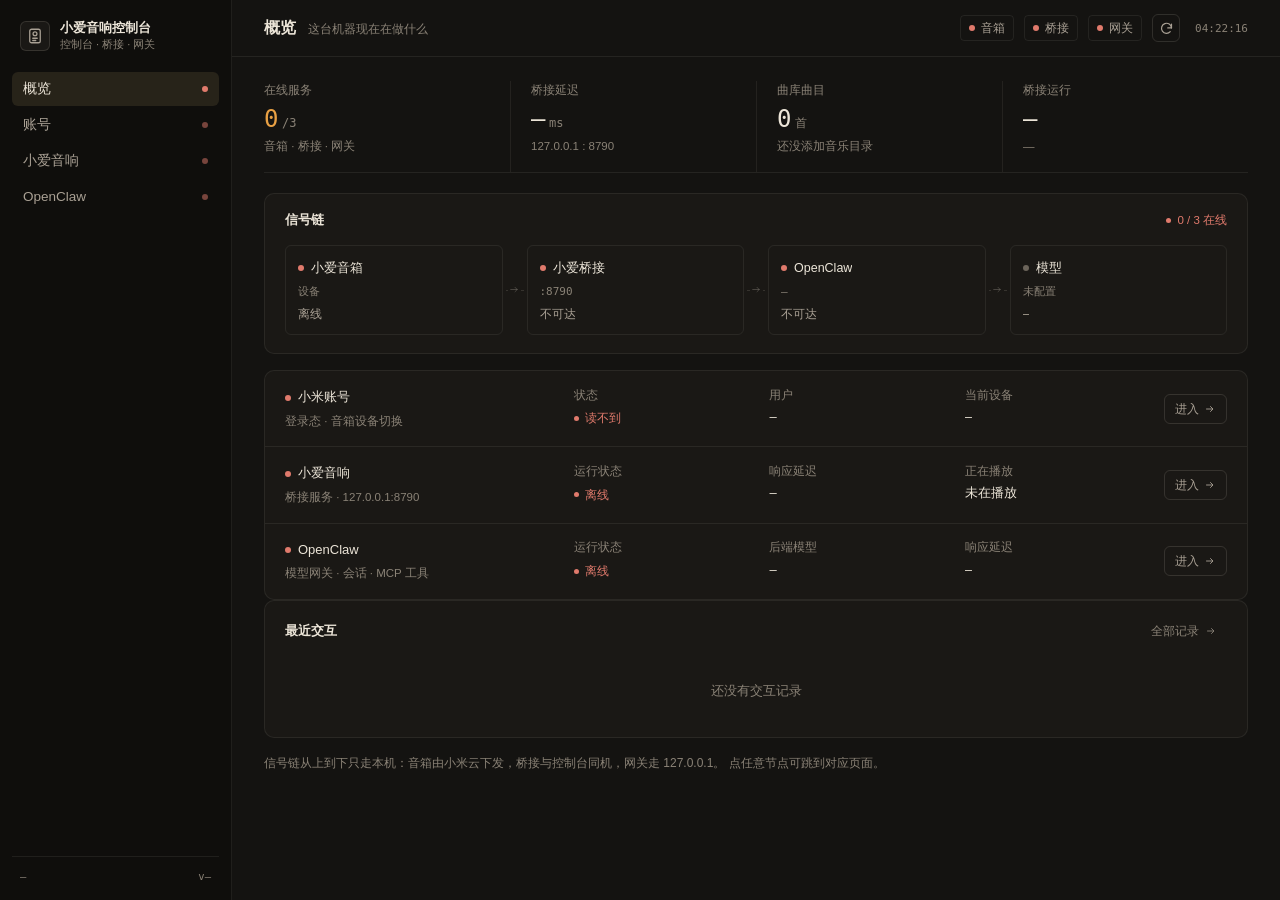
==== app/ui/index.html @ 2e3795f5 "小爱音响控制台 1.4.13：FPK 源工程 - 控制台（8900）与桥接（8790）双前端，桥接容器随包部署 - 本地曲库播放、唤醒词、固定指令、OpenClaw 语音通道 - 小米登录态持久化：整" ====
<!DOCTYPE html>
<html lang="zh-CN">
<head>
<meta charset="utf-8">
<meta name="viewport" content="width=device-width, initial-scale=1, viewport-fit=cover">
<meta name="color-scheme" content="dark">
<title>小爱音响控制台</title>
<link rel="stylesheet" href="style.css?v=20261105-11">
<link rel="icon" href="images/icon_64.png">
</head>
<body>

<div class="shell">
  <!-- 左轨：机架槽位 -->
  <aside class="rail">
    <div class="brand">
      <span class="brand-mark" aria-hidden="true">
        <svg viewBox="0 0 24 24" width="18" height="18" fill="none" stroke="currentColor" stroke-width="1.7" stroke-linecap="round" stroke-linejoin="round">
          <rect x="5" y="3" width="14" height="18" rx="2.5"/><circle cx="12" cy="9" r="2.6"/><path d="M9 15h6M9 18h4"/>
        </svg>
      </span>
      <span class="brand-text">
        <b>小爱音响控制台</b>
        <i>控制台 · 桥接 · 网关</i>
      </span>
    </div>

    <nav class="nav" id="nav">
      <button class="nav-item" data-nav="overview">
        <span class="nav-label">概览</span>
        <i class="led" data-dot="overview"></i>
      </button>
      <button class="nav-item" data-nav="account">
        <span class="nav-label">账号</span>
        <i class="led" data-dot="account"></i>
      </button>
      <button class="nav-item" data-nav="xiaoai">
        <span class="nav-label">小爱音响</span>
        <i class="led" data-dot="xiaoai"></i>
      </button>
      <button class="nav-item" data-nav="openclaw">
        <span class="nav-label">OpenClaw</span>
        <i class="led" data-dot="openclaw"></i>
      </button>
    </nav>

    <div class="rail-foot">
      <span id="rail-host">—</span>
      <span id="rail-ver" class="rail-ver">v—</span>
    </div>
  </aside>

  <!-- 主区 -->
  <main class="main">
    <header class="topbar">
      <div class="tb-left">
        <h1 id="page-title">概览</h1>
        <span class="tb-kicker" id="page-kicker">系统状态</span>
      </div>
      <div class="tb-right">
        <span class="chip" title="小爱音箱"><i class="led" id="led-speaker"></i>音箱</span>
        <span class="chip" title="小爱桥接 8790"><i class="led" id="led-bridge"></i>桥接</span>
        <span class="chip" title="OpenClaw 网关"><i class="led" id="led-gw"></i>网关</span>
        <button class="icon-btn" id="btn-refresh" title="刷新当前页" aria-label="刷新">
          <svg viewBox="0 0 24 24" width="15" height="15" fill="none" stroke="currentColor" stroke-width="1.9" stroke-linecap="round" stroke-linejoin="round"><path d="M20 11A8 8 0 1 0 18 17"/><path d="M20 5v6h-6"/></svg>
        </button>
        <span class="stamp" id="stamp">—</span>
      </div>
    </header>

    <div id="view" class="view"></div>
  </main>
</div>

<div class="toast" id="toast" hidden></div>

<script src="app.js?v=20261105-11"></script>
</body>
</html>
---- app/ui/style.css ----
/* 小爱音响控制台 · 控制室视觉
   Copyright (c) 2026 HanDou. 许可条款见包内 LICENSE：仅限个人非商业使用，禁止商业分发。
   方向：一台家用功放的面板 —— 哑光炭黑、丝印白字、暖白刻度。
   强调色只给「正在播放」一件事（播放键、进度刻度、当前曲目），其余靠层级与刻度说话。
   字体全部取本机字形，不引外网字体（NAS 内网环境）。 */

:root {
  /* 底色与面板（同一支暖调中性灰，只有表面阶梯，没有色相跳变） */
  --bg-deep: #0f0e0c;   /* 输入框、凹槽 */
  --bg: #141311;        /* 页面底 */
  --panel: #1a1815;     /* 卡片 */
  --panel-2: #201d19;   /* 悬停 */
  --raise: #272319;     /* 选中、抬升 */

  /* 线条 */
  --line: rgba(240, 232, 218, .075);
  --line-2: rgba(240, 232, 218, .13);
  --line-3: rgba(240, 232, 218, .22);

  /* 文字（三档，不再多） */
  --text: #ece5d8;
  --text-2: #a9a094;
  --text-3: #8a8276;

  /* 强调（只给播放） */
  --amber: #e8a044;
  --amber-hi: #f2b866;
  --amber-dim: #7a5320;
  --amber-soft: rgba(232, 160, 68, .10);

  /* 纸色（主按钮） */
  --paper: #e9e1d1;
  --paper-hi: #f4ecde;

  /* 状态（只表意，压低饱和度） */
  --ok: #7cc79b;
  --bad: #e07a6c;
  --idle: #6b645a;

  /* 刻度：5 小格一长格 */
  --tick: rgba(240, 232, 218, .15);
  --tick-2: rgba(240, 232, 218, .28);

  --r: 6px;       /* 控件 */
  --r-lg: 10px;   /* 卡片 */
  --r-in: 4px;    /* 卡片内嵌 */

  --sans: Bahnschrift, "DIN Alternate", "Segoe UI Variable Display", "Microsoft YaHei",
          "PingFang SC", "Hiragino Sans GB", sans-serif;
  --mono: "Cascadia Mono", "Cascadia Code", Consolas, "SFMono-Regular", Menlo, monospace;

  --ease: cubic-bezier(.2, .7, .3, 1);
  --t-fast: 120ms;
  --t-mid: 200ms;
}

* { box-sizing: border-box; }
[hidden] { display: none !important; }
html, body { margin: 0; padding: 0; }

body {
  font: 13.5px/1.6 var(--sans);
  color: var(--text);
  background: var(--bg);
  -webkit-font-smoothing: antialiased;
  text-rendering: optimizeLegibility;
}

::selection { background: rgba(232, 160, 68, .22); color: var(--text); }

/* 滚动条 */
* { scrollbar-width: thin; scrollbar-color: #362f27 transparent; }
*::-webkit-scrollbar { width: 8px; height: 8px; }
*::-webkit-scrollbar-thumb { background: #362f27; border-radius: 8px; }
*::-webkit-scrollbar-thumb:hover { background: #473e33; }
*::-webkit-scrollbar-track { background: transparent; }

:focus-visible {
  outline: 2px solid var(--amber);
  outline-offset: 2px;
  border-radius: 3px;
}

/* ---------------- 骨架 ---------------- */
.shell {
  display: flex;
  min-height: 100vh;
  min-height: 100dvh;
}

.rail {
  width: 232px;
  flex: none;
  padding: 20px 12px 16px;
  display: flex;
  flex-direction: column;
  gap: 20px;
  border-right: 1px solid var(--line);
  background: var(--bg-deep);
  position: sticky;
  top: 0;
  height: 100vh;
  height: 100dvh;
}

.brand { display: flex; align-items: center; gap: 10px; padding: 0 8px; }
.brand-mark {
  width: 30px; height: 30px; flex: none;
  display: grid; place-items: center;
  color: var(--text-2);
  border: 1px solid var(--line-2);
  border-radius: var(--r);
  background: var(--panel);
}
.brand-text { display: flex; flex-direction: column; min-width: 0; line-height: 1.3; }
.brand-text b {
  font-size: 13px; font-weight: 600;
  overflow: hidden; text-overflow: ellipsis; white-space: nowrap;
}
.brand-text i {
  font: 11px/1.4 var(--sans);
  font-style: normal;
  color: var(--text-3);
}

.nav { display: flex; flex-direction: column; gap: 2px; }
.nav-item {
  display: flex; align-items: center; gap: 10px;
  height: 34px;
  padding: 0 10px;
  border: 1px solid transparent;
  border-radius: var(--r);
  background: transparent;
  color: var(--text-2);
  font: inherit;
  font-size: 13.5px;
  text-align: left;
  cursor: pointer;
  transition: background var(--t-fast) var(--ease), color var(--t-fast) var(--ease);
}
.nav-item:hover { background: rgba(240, 232, 218, .04); color: var(--text); }
.nav-label { flex: 1; min-width: 0; }
.nav-item .led { opacity: .5; }
.nav-item:hover .led { opacity: .85; }
.nav-item.active {
  background: var(--raise);
  color: var(--text);
  font-weight: 500;
}
.nav-item.active .led { opacity: 1; }

.rail-foot {
  margin-top: auto;
  display: flex; align-items: baseline; justify-content: space-between; gap: 8px;
  flex-wrap: wrap;
  padding: 12px 8px 0;
  border-top: 1px solid var(--line);
  font: 10.5px/1.4 var(--mono);
  color: var(--text-3);
  font-variant-numeric: tabular-nums;
}
.rail-host { overflow: hidden; text-overflow: ellipsis; white-space: nowrap; }
.rail-ver { flex: none; }

.main { flex: 1; min-width: 0; }

/* ---------------- 顶栏 ---------------- */
.topbar {
  display: flex; align-items: center; justify-content: space-between; gap: 16px;
  padding: 14px 32px;
  border-bottom: 1px solid var(--line);
  background: var(--bg);
  position: sticky; top: 0; z-index: 20;
}
.tb-left { display: flex; align-items: baseline; gap: 12px; min-width: 0; }
.topbar h1 {
  margin: 0;
  font-size: 16px;
  font-weight: 600;
  letter-spacing: -.1px;
}
.tb-kicker {
  font: 12px/1 var(--sans);
  color: var(--text-3);
  white-space: nowrap;
}
.tb-right { display: flex; align-items: center; gap: 10px; }

.chip {
  display: inline-flex; align-items: center; gap: 6px;
  padding: 3px 8px;
  border: 1px solid var(--line);
  border-radius: var(--r-in);
  font-size: 11.5px;
  color: var(--text-2);
  white-space: nowrap;
}

.stamp {
  font: 11px/1 var(--mono);
  color: var(--text-3);
  min-width: 58px;
  text-align: right;
  font-variant-numeric: tabular-nums;
}

.view {
  padding: 24px 32px 56px;
  max-width: 1400px;
}

/* ---------------- 指示灯 ---------------- */
.led {
  width: 6px; height: 6px; flex: none;
  border-radius: 50%;
  background: var(--idle);
  transition: background var(--t-mid) var(--ease);
}
.led.ok { background: var(--ok); }
.led.bad { background: var(--bad); }
.led.warn { background: var(--amber); }

/* 状态读数：不再是药丸，是需要时才出现的点 + 灰字 */
.pill {
  display: inline-flex; align-items: center; gap: 6px;
  font: 11.5px/1.6 var(--sans);
  color: var(--text-2);
  white-space: nowrap;
  font-variant-numeric: tabular-nums;
}
.pill.ok { color: var(--ok); }
.pill.bad { color: var(--bad); }
.pill.idle { color: var(--text-3); }
.pill.ok::before, .pill.bad::before {
  content: "";
  width: 5px; height: 5px; flex: none;
  border-radius: 50%;
  background: currentColor;
}

/* ---------------- 按钮 ---------------- */
.btn {
  display: inline-flex; align-items: center; justify-content: center; gap: 6px;
  padding: 7px 12px;
  border: 1px solid var(--line-2);
  border-radius: var(--r);
  background: transparent;
  color: var(--text);
  font: inherit;
  font-size: 12.5px;
  cursor: pointer;
  white-space: nowrap;
  transition: background var(--t-fast) var(--ease), border-color var(--t-fast) var(--ease),
              color var(--t-fast) var(--ease);
}
.btn:hover { background: rgba(240, 232, 218, .05); border-color: var(--line-3); }
.btn:active { transform: translateY(1px); }
.btn.primary {
  background: var(--paper);
  border-color: var(--paper);
  color: #1b160e;
  font-weight: 500;
}
.btn.primary:hover { background: var(--paper-hi); border-color: var(--paper-hi); }
.btn.ghost { color: var(--text-2); }
.btn.ghost:hover { color: var(--text); }
.btn.quiet { border-color: transparent; color: var(--text-3); padding: 5px 8px; }
.btn.quiet:hover { color: var(--text); background: rgba(240, 232, 218, .05); }
.btn.danger { color: var(--bad); border-color: rgba(224, 122, 108, .28); }
.btn.danger:hover { background: rgba(224, 122, 108, .10); }
.btn.small { padding: 4px 9px; font-size: 11.5px; }
.btn:disabled { opacity: .4; cursor: default; transform: none; }

.icon-btn {
  width: 28px; height: 28px;
  display: inline-grid; place-items: center;
  border: 1px solid var(--line-2);
  border-radius: var(--r);
  background: transparent;
  color: var(--text-2);
  cursor: pointer;
  transition: color var(--t-fast) var(--ease), border-color var(--t-fast) var(--ease);
}
.icon-btn:hover { color: var(--text); border-color: var(--line-3); }
.icon-btn.spin svg { animation: spin .8s linear infinite; }
@keyframes spin { to { transform: rotate(360deg); } }

/* ---------------- 读数条 ---------------- */
.kpis {
  display: grid;
  grid-template-columns: repeat(4, minmax(0, 1fr));
  margin-bottom: 20px;
  border-bottom: 1px solid var(--line);
}
.kpi {
  padding: 0 20px 16px 0;
  min-width: 0;
}
.kpi + .kpi { padding-left: 20px; border-left: 1px solid var(--line); }
.kpi:last-child { padding-right: 0; }
.kpi-label {
  display: block;
  font-size: 11.5px;
  color: var(--text-3);
  margin-bottom: 8px;
}
.kpi-value {
  display: flex; align-items: baseline; gap: 4px;
  font: 500 24px/1 var(--mono);
  font-variant-numeric: tabular-nums;
  letter-spacing: -.4px;
  color: var(--text);
}
.kpi-value small { font-size: 12px; font-weight: 400; color: var(--text-3); letter-spacing: 0; }
.kpi-sub {
  margin-top: 6px;
  font-size: 11.5px;
  color: var(--text-3);
  overflow: hidden; text-overflow: ellipsis; white-space: nowrap;
}
.kpi-value.amber { color: var(--amber); }

/* ---------------- 卡片 ---------------- */
.panel {
  border: 1px solid var(--line);
  border-radius: var(--r-lg);
  background: var(--panel);
  margin-bottom: 16px;
  overflow: hidden;
}
.panel-head {
  display: flex; align-items: center; justify-content: space-between; gap: 12px;
  padding: 16px 20px 0;
}
.panel-title {
  display: flex; align-items: center; gap: 8px;
  font-size: 13px; font-weight: 600;
  min-width: 0;
}
.panel-head .right { display: flex; align-items: center; gap: 8px; }
.panel-body { padding: 14px 20px 18px; }
.panel-body.tight { padding: 8px 10px 10px; }
.panel-head + .panel-body.tight { padding-top: 10px; }
.panel.strip { border: 0; background: transparent; margin-bottom: 12px; }
.panel.strip .panel-body { padding: 0 0 4px; }
.panel-note { font-size: 12.5px; color: var(--text-3); margin: 0 0 14px; line-height: 1.65; }

/* 键值块（账号 / 网关状态） */
.facts {
  display: grid;
  grid-template-columns: repeat(2, minmax(0, 1fr));
  gap: 16px 20px;
  margin: 0 0 16px;
}
.fact { min-width: 0; }
.fact em {
  display: block;
  font: 11.5px/1 var(--sans);
  font-style: normal;
  color: var(--text-3);
  margin-bottom: 6px;
}
.fact b {
  display: block;
  max-width: 100%;
  font-size: 13px;
  font-weight: 500;
  color: var(--text);
  overflow: hidden;
  text-overflow: ellipsis;
  white-space: nowrap;
}
.fact b.mono { font-family: var(--mono); font-size: 12.5px; }
.fact b.bad { color: var(--bad); }
.fact b.wrap { white-space: normal; word-break: break-all; font-size: 12px; line-height: 1.5; }
.fact .fact-ops { margin-top: 8px; display: flex; gap: 6px; }

/* ---------------- 信号链 ---------------- */
.chain {
  display: grid;
  grid-template-columns: 1fr 24px 1fr 24px 1fr 24px 1fr;
  align-items: stretch;
  gap: 0;
}
.node {
  border: 1px solid var(--line);
  border-radius: var(--r);
  background: transparent;
  padding: 12px;
  min-width: 0;
  cursor: pointer;
  transition: border-color var(--t-fast) var(--ease), background var(--t-fast) var(--ease);
  text-align: left;
  font: inherit;
  color: inherit;
  display: flex;
  flex-direction: column;
  gap: 6px;
}
.node:hover { border-color: var(--line-3); background: var(--bg-deep); }
.node-top { display: flex; align-items: center; gap: 7px; min-width: 0; }
.node-name {
  font-size: 12.5px; font-weight: 500;
  overflow: hidden; text-overflow: ellipsis; white-space: nowrap;
}
.node-sub {
  font: 11px/1.45 var(--mono);
  color: var(--text-3);
  overflow: hidden; text-overflow: ellipsis; white-space: nowrap;
}
.node-foot {
  font: 11.5px/1.45 var(--mono);
  color: var(--text-2);
  display: block;
  overflow: hidden;
  text-overflow: ellipsis;
  white-space: nowrap;
  font-variant-numeric: tabular-nums;
}
.link {
  display: grid; place-items: center;
  color: var(--line-3);
  position: relative;
}
.link::before {
  content: "";
  position: absolute; left: 3px; right: 3px; top: 50%;
  border-top: 1px solid var(--line-2);
}
.link svg { position: relative; background: var(--panel); }

/* ---------------- 机架行 ---------------- */
.rack { border: 1px solid var(--line); border-radius: var(--r-lg); overflow: hidden; background: var(--panel); }
.rack-row {
  display: grid;
  grid-template-columns: minmax(150px, 1fr) minmax(0, 2.1fr) auto;
  align-items: center;
  gap: 16px;
  padding: 16px 20px;
  background: transparent;
  border-top: 1px solid var(--line);
  transition: background var(--t-fast) var(--ease);
}
.rack-row:first-child { border-top: 0; }
.rack-row:hover { background: rgba(240, 232, 218, .02); }
.rack-row .slot { display: none; }
.rack-row .id {
  display: flex; flex-direction: column; gap: 4px; min-width: 0;
}
.rack-row .id b {
  font-size: 13px; font-weight: 500;
  display: flex; align-items: center; gap: 7px;
  min-width: 0;
}
.rack-row .id b span { overflow: hidden; text-overflow: ellipsis; white-space: nowrap; }
.rack-row .id i {
  font-style: normal;
  font-size: 11.5px;
  color: var(--text-3);
  overflow: hidden; text-overflow: ellipsis; white-space: nowrap;
}
.rack-row .stats {
  display: grid;
  grid-template-columns: repeat(3, minmax(0, 1fr));
  gap: 12px;
  min-width: 0;
}
.rack-row .stat { min-width: 0; }
.rack-row .stat em {
  display: block;
  font: 11.5px/1 var(--sans);
  font-style: normal;
  color: var(--text-3);
  margin-bottom: 6px;
}
.rack-row .stat b {
  display: block;
  line-height: 20px;
  font-size: 12.5px;
  font-weight: 500;
  color: var(--text);
  overflow: hidden; text-overflow: ellipsis; white-space: nowrap;
  font-variant-numeric: tabular-nums;
}
.rack-row .stat b.mono { font-family: var(--mono); font-size: 12px; }
.rack-row .stat b.dim { color: var(--text-3); }
.rack-row .go {
  justify-self: end;
  display: inline-flex; align-items: center; gap: 5px;
  border: 1px solid var(--line-2);
  border-radius: var(--r);
  background: transparent;
  color: var(--text-2);
  font: inherit; font-size: 11.5px;
  padding: 5px 10px;
  cursor: pointer;
  transition: color var(--t-fast) var(--ease), border-color var(--t-fast) var(--ease),
              background var(--t-fast) var(--ease);
}
.rack-row .go:hover { color: var(--text); border-color: var(--line-3); background: var(--bg-deep); }
.rack-row .go svg { transition: transform var(--t-mid) var(--ease); }
.rack-row .go:hover svg { transform: translateX(2px); }

/* ---------------- 表单 ---------------- */
.field { display: flex; flex-direction: column; gap: 6px; margin-bottom: 14px; min-width: 0; }
.field > span, .field > label {
  font: 11.5px/1 var(--sans);
  color: var(--text-3);
}
.input, .select, .field input, .field select {
  width: 100%;
  padding: 8px 10px;
  border: 1px solid var(--line-2);
  border-radius: var(--r);
  background: var(--bg-deep);
  color: var(--text);
  font: inherit;
  font-size: 13px;
  outline: none;
  transition: border-color var(--t-fast) var(--ease), background var(--t-fast) var(--ease);
}
.input:hover, .field input:hover, .field select:hover { border-color: var(--line-3); }
.input:focus, .field input:focus, .field select:focus {
  border-color: var(--amber-dim);
  box-shadow: 0 0 0 3px rgba(232, 160, 68, .08);
}
.field input::placeholder { color: #5c564d; }
.field select { appearance: none; background-image: linear-gradient(45deg, transparent 50%, var(--text-3) 50%), linear-gradient(135deg, var(--text-3) 50%, transparent 50%); background-position: calc(100% - 14px) 52%, calc(100% - 9px) 52%; background-size: 5px 5px, 5px 5px; background-repeat: no-repeat; padding-right: 26px; }
.grid2 { display: grid; grid-template-columns: repeat(2, minmax(0, 1fr)); gap: 0 12px; }
.grid3 { display: grid; grid-template-columns: repeat(3, minmax(0, 1fr)); gap: 0 12px; }
.row-inline { display: flex; gap: 8px; align-items: center; }
.row-inline select { flex: 1; min-width: 0; }
.row-inline .btn { flex: none; }
.check {
  display: flex; align-items: center; gap: 8px;
  font-size: 12.5px; color: var(--text-2);
  margin: 2px 0 14px;
  cursor: pointer;
}
.check input {
  width: 14px; height: 14px; margin: 0;
  appearance: none;
  border: 1px solid var(--line-3);
  border-radius: 3px;
  background: var(--bg-deep);
  cursor: pointer;
  position: relative;
  transition: background var(--t-fast) var(--ease), border-color var(--t-fast) var(--ease);
}
.check input:checked { background: var(--paper); border-color: var(--paper); }
.check input:checked::after {
  content: ""; position: absolute; left: 4px; top: 1px;
  width: 3px; height: 7px;
  border: solid #1b160e; border-width: 0 2px 2px 0;
  transform: rotate(45deg);
}
.hint { font-size: 12px; color: var(--text-3); margin: 6px 0; line-height: 1.6; }
.err { font-size: 12px; color: var(--bad); margin: 6px 0; }
.btnrow { display: flex; align-items: center; gap: 8px; flex-wrap: wrap; margin-top: 6px; }
.tip { font-size: 11.5px; color: var(--text-3); line-height: 1.6; }
.tip code {
  font: 11px/1.4 var(--mono);
  background: var(--bg-deep);
  border: 1px solid var(--line);
  border-radius: 3px;
  padding: 1px 4px;
  color: var(--text-2);
}

/* ---------------- 列表 ---------------- */
.list {
  display: flex; flex-direction: column;
  max-height: 252px;
  overflow: auto;
  margin: 0 -6px;
}
.list.tall { max-height: 320px; }
.row {
  display: flex; align-items: center; gap: 10px;
  min-height: 30px;
  padding: 4px 8px;
  border-radius: var(--r-in);
  font-size: 12.5px;
  min-width: 0;
  border-left: 2px solid transparent;
  cursor: default;
  transition: background var(--t-fast) var(--ease);
}
.row.click { cursor: pointer; }
.row:hover { background: rgba(240, 232, 218, .04); }
.row.cur { background: var(--amber-soft); border-left-color: var(--amber); }
.row.cur .name { color: var(--amber-hi); }
.row.off { opacity: .45; }
.row .idx {
  flex: none;
  width: 34px;
  font: 11px/1 var(--mono);
  color: var(--text-3);
  font-variant-numeric: tabular-nums;
}
.row .name {
  flex: 1; min-width: 0;
  overflow: hidden; text-overflow: ellipsis; white-space: nowrap;
}
.row .sub {
  flex: none;
  max-width: 46%;
  font-size: 11.5px;
  color: var(--text-3);
  overflow: hidden; text-overflow: ellipsis; white-space: nowrap;
}
.row .ops { display: flex; gap: 2px; flex: none; }
.row .ops button {
  border: 0; background: none;
  color: var(--text-3);
  font: inherit; font-size: 11.5px;
  padding: 2px 6px;
  border-radius: 3px;
  cursor: pointer;
  transition: color var(--t-fast) var(--ease), background var(--t-fast) var(--ease);
}
.row .ops button:hover { color: var(--text); background: rgba(240, 232, 218, .06); }
.row .ops button.del:hover { color: var(--bad); background: rgba(224, 122, 108, .10); }

.empty {
  padding: 26px 10px;
  text-align: center;
  font-size: 12.5px;
  color: var(--text-3);
}

/* ---------------- 快捷指令 ---------------- */
.sc-bar {
  display: flex;
  align-items: center;
  gap: 8px;
  margin: 0 0 12px;
  min-width: 0;
}
.sc-k {
  flex: none;
  width: 36px;
  font: 11px/1 var(--mono);
  color: var(--text-3);
}
.sc-bar code {
  flex: 1;
  min-width: 0;
  padding: 5px 9px;
  border: 1px solid var(--line);
  border-radius: var(--r-in);
  background: var(--bg-deep);
  color: var(--text-2);
  font: 11.5px/1.5 var(--mono);
  overflow: auto;
  white-space: nowrap;
}
.sc-bar code::-webkit-scrollbar { height: 0; }
.sc-list {
  display: grid;
  grid-template-columns: repeat(2, minmax(0, 1fr));
  gap: 2px 24px;
  max-height: 188px;
  overflow: auto;
  margin: 0 -6px;
}
.sc-list .row { padding: 3px 8px; font-size: 12px; gap: 8px; }
.sc-list .k {
  flex: none;
  padding: 1px 5px;
  border: 1px solid var(--line);
  border-radius: 3px;
  font: 10.5px/1.6 var(--mono);
  color: var(--text-3);
}
.sc-list .row:hover .k { color: var(--text-2); }
.sc-foot {
  margin: 12px 0 0;
  font-size: 11.5px;
  line-height: 1.65;
  color: var(--text-3);
}

/* ---------------- 正在播放 ---------------- */
/* 全屏唯一有颜色的地方：曲名 + 刻度尺 */
.deck { padding: 20px 20px 18px; }
.deck-title {
  font-size: 26px;
  font-weight: 600;
  letter-spacing: -.3px;
  line-height: 1.22;
  margin: 0 0 6px;
  display: -webkit-box;
  -webkit-line-clamp: 2;
  -webkit-box-orient: vertical;
  overflow: hidden;
}
.deck-sub { font-size: 12.5px; color: var(--text-2); margin-bottom: 20px; }

/* 刻度尺：每 6px 一格，走过去的变琥珀，格距不随进度拉伸 */
.progress {
  position: relative;
  height: 18px;
  margin-bottom: 10px;
  background-image:
    repeating-linear-gradient(90deg, var(--tick-2) 0 1px, transparent 1px 40px),
    repeating-linear-gradient(90deg, var(--tick) 0 1px, transparent 1px 8px);
  background-size: 100% 16px, 100% 10px;
  background-position: 0 100%, 0 100%;
  background-repeat: repeat-x, repeat-x;
  box-shadow: inset 0 -1px 0 var(--line-2);
}
.progress i {
  display: block;
  position: relative;
  height: 100%;
  width: 0;
  background-image:
    repeating-linear-gradient(90deg, var(--amber-hi) 0 1px, transparent 1px 40px),
    repeating-linear-gradient(90deg, rgba(232, 160, 68, .82) 0 1px, transparent 1px 8px);
  background-size: 100% 16px, 100% 10px;
  background-position: 0 100%, 0 100%;
  background-repeat: repeat-x, repeat-x;
  transition: width .32s linear;
}
.progress i::after {
  content: "";
  position: absolute;
  right: -1px; top: 0;
  width: 2px; height: 100%;
  background: var(--amber-hi);
}
.progress-meta {
  display: flex; justify-content: space-between;
  font: 11px/1 var(--mono);
  color: var(--text-3);
  margin-bottom: 20px;
  font-variant-numeric: tabular-nums;
}

.transport { display: flex; align-items: center; gap: 8px; margin-bottom: 16px; }
.tbtn {
  width: 34px; height: 34px;
  display: grid; place-items: center;
  border: 1px solid var(--line-2);
  border-radius: 50%;
  background: transparent;
  color: var(--text-2);
  cursor: pointer;
  flex: none;
  transition: color var(--t-fast) var(--ease), border-color var(--t-fast) var(--ease),
              background var(--t-fast) var(--ease);
}
.tbtn:hover { color: var(--text); border-color: var(--line-3); background: var(--bg-deep); }
.tbtn.main {
  width: 46px; height: 46px;
  background: var(--amber);
  border-color: var(--amber);
  color: #1b1206;
}
.tbtn.main:hover { background: var(--amber-hi); border-color: var(--amber-hi); }
.tbtn.stop:hover { color: var(--bad); border-color: rgba(224, 122, 108, .35); }

.seg {
  display: inline-flex;
  border: 1px solid var(--line-2);
  border-radius: var(--r);
  overflow: hidden;
}
.seg button {
  border: 0;
  border-right: 1px solid var(--line);
  background: transparent;
  color: var(--text-3);
  font: inherit; font-size: 11.5px;
  padding: 5px 11px;
  cursor: pointer;
  transition: color var(--t-fast) var(--ease), background var(--t-fast) var(--ease);
}
.seg button:last-child { border-right: 0; }
.seg button:hover { color: var(--text); }
.seg button.on { background: var(--raise); color: var(--text); font-weight: 500; }

.vol { display: flex; align-items: center; gap: 12px; }
.vol .hint { margin: 0; flex: none; }
.vol-num {
  font: 11px/1 var(--mono);
  color: var(--text-2);
  width: 28px;
  text-align: right;
  font-variant-numeric: tabular-nums;
}
input[type=range] {
  -webkit-appearance: none; appearance: none;
  flex: 1; min-width: 60px;
  height: 16px;
  border: 0;
  background-image:
    linear-gradient(90deg, var(--amber) 0 var(--fill, 0%), transparent var(--fill, 0%)),
    repeating-linear-gradient(90deg, var(--tick) 0 1px, transparent 1px 8px);
  background-size: 100% 2px, 100% 10px;
  background-position: 0 100%, 0 100%;
  background-repeat: no-repeat, repeat-x;
  box-shadow: inset 0 -1px 0 var(--line-2);
  outline: none;
  cursor: pointer;
}
input[type=range]::-webkit-slider-thumb {
  -webkit-appearance: none;
  width: 10px; height: 10px;
  border-radius: 50%;
  background: var(--amber);
  border: 0;
}
input[type=range]::-moz-range-thumb {
  width: 10px; height: 10px; border-radius: 50%;
  background: var(--amber); border: 0;
}

/* 接下来播放 */
.upnext { margin-top: 18px; padding-top: 14px; border-top: 1px solid var(--line); }
.upnext-h {
  font: 11.5px/1 var(--sans);
  color: var(--text-3);
  margin-bottom: 8px;
}
.upnext .row { font-size: 12px; }

/* ---------------- 搜索 / 标签 ---------------- */
.searchbar { display: flex; gap: 8px; margin-bottom: 12px; }
.searchbar .input { flex: 1; min-width: 0; }
.chips { display: flex; flex-wrap: wrap; gap: 6px; margin-bottom: 12px; }
.chip-btn {
  border: 1px solid var(--line);
  background: transparent;
  color: var(--text-2);
  border-radius: var(--r-in);
  padding: 2px 9px;
  font: inherit; font-size: 11.5px;
  cursor: pointer;
  transition: color var(--t-fast) var(--ease), border-color var(--t-fast) var(--ease);
}
.chip-btn:hover { border-color: var(--line-3); color: var(--text); }
.chip-btn b { margin-left: 5px; color: var(--text-3); font: 10.5px/1 var(--mono); font-weight: 400; }
.chip-hint { padding: 4px 2px; font-size: 11.5px; color: var(--text-3); }

/* ---------------- 二维码 ---------------- */
.qr-wrap {
  display: flex; gap: 20px; align-items: center;
  margin-top: 16px;
  padding: 16px;
  border: 1px solid var(--line);
  border-radius: var(--r-lg);
  background: var(--bg-deep);
}
.qr-box {
  width: 128px; height: 128px; flex: none;
  background: #fff;
  border-radius: var(--r-in);
  padding: 6px;
  display: grid; place-items: center;
}
.qr-box svg { width: 100%; height: 100%; display: block; }
.qr-side { min-width: 0; font-size: 13px; }
.qr-side .hint { margin: 4px 0 0; }

/* ---------------- 设备行 ---------------- */
.dev {
  display: flex; align-items: center; gap: 10px;
  width: 100%;
  min-height: 36px;
  padding: 6px 10px;
  border: 1px solid transparent;
  border-radius: var(--r);
  background: transparent;
  color: var(--text);
  font: inherit; font-size: 12.5px;
  text-align: left;
  cursor: pointer;
  transition: background var(--t-fast) var(--ease), border-color var(--t-fast) var(--ease);
}
.dev:hover { background: rgba(240, 232, 218, .04); }
.dev .dev-name { flex: 1; min-width: 0; overflow: hidden; text-overflow: ellipsis; white-space: nowrap; }
.dev .dev-hw { font: 11px/1 var(--mono); color: var(--text-3); flex: none; }
.dev.on {
  background: var(--raise);
  border-color: var(--line-2);
}
.dev.on .dev-name { font-weight: 500; }

/* ---------------- 控制台输出 ---------------- */
.console {
  background: var(--bg-deep);
  border: 1px solid var(--line);
  border-radius: var(--r);
  padding: 12px 14px;
  font: 11.5px/1.65 var(--mono);
  color: var(--text-2);
  white-space: pre-wrap;
  word-break: break-all;
  margin: 0;
  max-height: 300px;
  overflow: auto;
}

/* ---------------- 两栏 ---------------- */
/* 播放与表单那侧更宽，别让曲名和输入框被挤成一条 */
.cols {
  display: grid;
  grid-template-columns: minmax(0, 1.4fr) minmax(0, 1fr);
  gap: 0 16px;
  align-items: start;
}
/* 内容都对半的页面（账号）：两栏一样宽，别让短字段摊在大卡里 */
.cols.even { grid-template-columns: minmax(0, 1fr) minmax(0, 1fr); }
.col { min-width: 0; display: flex; flex-direction: column; }

/* ---------------- Toast ---------------- */
.toast {
  position: fixed;
  left: 50%; bottom: 28px;
  transform: translateX(-50%) translateY(4px);
  padding: 9px 14px;
  border: 1px solid var(--line-2);
  border-radius: var(--r);
  background: var(--raise);
  color: var(--text);
  font-size: 12.5px;
  z-index: 99;
  box-shadow: 0 14px 34px rgba(0, 0, 0, .55);
  animation: toast-in var(--t-mid) var(--ease);
}
.toast.bad { color: var(--bad); }
@keyframes toast-in {
  from { opacity: 0; transform: translateX(-50%) translateY(8px); }
  to { opacity: 1; transform: translateX(-50%) translateY(0); }
}

/* ---------------- 入场（整页一次，不逐卡飞出） ---------------- */
.view { animation: fade .25s var(--ease) both; }
@keyframes fade {
  from { opacity: 0; transform: translateY(4px); }
  to { opacity: 1; transform: translateY(0); }
}
@media (prefers-reduced-motion: reduce) {
  *, *::before, *::after { animation-duration: .001s !important; transition-duration: .001s !important; }
}

/* ---------------- 窄屏 ---------------- */
@media (max-width: 1120px) {
  .cols { grid-template-columns: minmax(0, 1fr) minmax(0, 1fr); }
}

@media (max-width: 980px) {
  .kpis { grid-template-columns: repeat(2, minmax(0, 1fr)); }
  .kpi { padding-bottom: 16px; }
  .kpi:nth-child(3) { padding-left: 0; border-left: 0; }
  .kpi:nth-child(-n+2) { border-bottom: 1px solid var(--line); margin-bottom: 16px; }
  .chain { grid-template-columns: 1fr 24px 1fr 24px 1fr; }
  .chain .node:nth-child(7), .chain .link:nth-child(6) { display: none; }
  .rack-row { grid-template-columns: minmax(140px, 1fr) minmax(0, 1.6fr) auto; gap: 12px; }
}

@media (max-width: 900px) {
  .cols { grid-template-columns: minmax(0, 1fr); }
}

@media (max-width: 860px) {
  .shell { flex-direction: column; }
  .rail {
    width: 100%; height: auto; position: static;
    flex-direction: row; align-items: center; gap: 12px;
    padding: 10px 12px;
    border-right: 0;
    border-bottom: 1px solid var(--line);
  }
  .brand-text i { display: none; }
  .brand-mark { width: 26px; height: 26px; }
  .nav { flex-direction: row; flex: 1; gap: 2px; overflow-x: auto; }
  .nav-item { padding: 0 9px; white-space: nowrap; }
  .nav-item .led { display: none; }
  .rail-foot { display: none; }
  .topbar { padding: 12px 16px; position: static; flex-wrap: wrap; gap: 8px; }
  .view { padding: 16px 16px 40px; }
  .tb-kicker { display: none; }
  .chain { grid-template-columns: 1fr; gap: 8px; }
  .chain .link { display: none; }
  .chain .node:nth-child(7) { display: flex; }
  .rack-row {
    grid-template-columns: minmax(0, 1fr) auto;
    grid-template-areas:
      "id go"
      "stats stats";
    row-gap: 12px;
    padding: 14px 16px;
  }
  .rack-row .id { grid-area: id; }
  .rack-row .stats { grid-area: stats; grid-template-columns: repeat(2, minmax(0, 1fr)); }
  .rack-row .go { grid-area: go; }
  .grid2, .grid3 { grid-template-columns: 1fr; }
  .stamp { display: none; }
  .deck-title { font-size: 22px; }
}

@media (max-width: 520px) {
  .brand-text { display: none; }
  .brand { padding: 0; }
  .nav-item { padding: 0 8px; font-size: 12.5px; }
  .chip { padding: 2px 7px; font-size: 11px; }
  .kpis { grid-template-columns: minmax(0, 1fr) minmax(0, 1fr); }
  .kpi { padding-right: 12px; }
  .kpi + .kpi { padding-left: 12px; }
  .kpi-value { font-size: 20px; }
  .qr-wrap { flex-direction: column; align-items: flex-start; }
  .tb-right { width: 100%; gap: 12px; }
  .tb-right .icon-btn { margin-left: auto; }
  .facts { grid-template-columns: minmax(0, 1fr); }
}

@media (max-width: 760px) {
  .sc-k { width: 32px; font-size: 10.5px; }
  .sc-list { grid-template-columns: 1fr; max-height: none; }
}
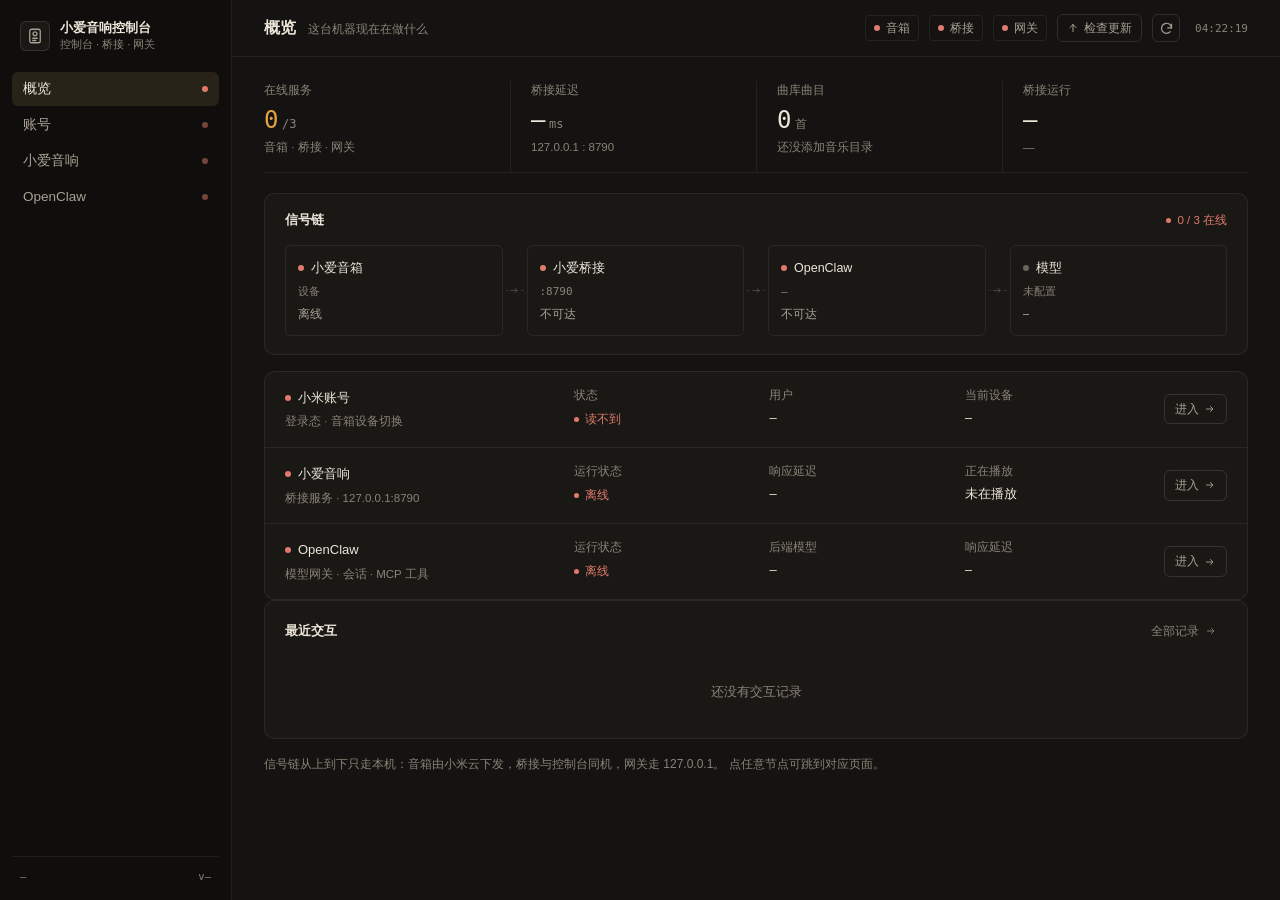
==== commit 54aa6c19: "1.5.1：变更记录去掉局域网 IP 举例，打包版本号同步 - manifest changelog 里 1.2.4 的示例地址改为 <NAS 局域网地址> 通用写法 - 为公开仓库做最后一遍私有信息" ====
--- a/app/ui/index.html
+++ b/app/ui/index.html
@@ -5,7 +5,7 @@
 <meta name="viewport" content="width=device-width, initial-scale=1, viewport-fit=cover">
 <meta name="color-scheme" content="dark">
 <title>小爱音响控制台</title>
-<link rel="stylesheet" href="style.css?v=20261105-11">
+<link rel="stylesheet" href="style.css?v=20261106-21">
 <link rel="icon" href="images/icon_64.png">
 </head>
 <body>
@@ -61,6 +61,10 @@
         <span class="chip" title="小爱音箱"><i class="led" id="led-speaker"></i>音箱</span>
         <span class="chip" title="小爱桥接 8790"><i class="led" id="led-bridge"></i>桥接</span>
         <span class="chip" title="OpenClaw 网关"><i class="led" id="led-gw"></i>网关</span>
+        <button class="btn small upd" id="btn-update" type="button" title="检查更新">
+          <svg viewBox="0 0 24 24" width="12" height="12" fill="none" stroke="currentColor" stroke-width="2" stroke-linecap="round" stroke-linejoin="round"><path d="M12 19V5"/><path d="M6 11l6-6 6 6"/></svg>
+          <span id="upd-label">检查更新</span>
+        </button>
         <button class="icon-btn" id="btn-refresh" title="刷新当前页" aria-label="刷新">
           <svg viewBox="0 0 24 24" width="15" height="15" fill="none" stroke="currentColor" stroke-width="1.9" stroke-linecap="round" stroke-linejoin="round"><path d="M20 11A8 8 0 1 0 18 17"/><path d="M20 5v6h-6"/></svg>
         </button>
@@ -74,6 +78,23 @@
 
 <div class="toast" id="toast" hidden></div>
 
-<script src="app.js?v=20261105-11"></script>
+<div class="mask" id="upd-mask" hidden>
+  <div class="dlg" role="dialog" aria-modal="true" aria-labelledby="upd-title">
+    <div class="dlg-head">
+      <b id="upd-title">软件更新</b>
+      <button class="icon-btn" id="upd-close" type="button" aria-label="关闭">
+        <svg viewBox="0 0 24 24" width="14" height="14" fill="none" stroke="currentColor" stroke-width="2" stroke-linecap="round"><path d="M6 6l12 12M18 6L6 18"/></svg>
+      </button>
+    </div>
+    <div class="dlg-body" id="upd-body"></div>
+    <div class="dlg-foot">
+      <span class="dlg-status" id="upd-status"></span>
+      <button class="btn quiet small" id="upd-cancel" type="button">关闭</button>
+      <button class="btn primary small" id="upd-apply" type="button" hidden>立即更新</button>
+    </div>
+  </div>
+</div>
+
+<script src="app.js?v=20261106-21"></script>
 </body>
 </html>
--- a/app/ui/style.css
+++ b/app/ui/style.css
@@ -1021,3 +1021,61 @@
   .sc-k { width: 32px; font-size: 10.5px; }
   .sc-list { grid-template-columns: 1fr; max-height: none; }
 }
+
+/* ---------------- 更新 ----------------
+   按钮常驻在顶栏：无新版时是「已是最新」的灰态，有新版才用琥珀填充，
+   与「正在播放」共用同一支强调色，不引入新色。 */
+.btn.upd { gap: 5px; font-size: 11.5px; padding: 4px 9px; color: var(--text-2); }
+.btn.upd:hover { color: var(--text); }
+.btn.upd.hot {
+  color: #1b160e;
+  background: var(--amber);
+  border-color: var(--amber);
+}
+.btn.upd.hot:hover { background: var(--amber-hi); border-color: var(--amber-hi); }
+.btn.spin svg { animation: spin .8s linear infinite; }
+
+.mask {
+  position: fixed; inset: 0; z-index: 120;
+  display: flex; align-items: center; justify-content: center;
+  padding: 20px;
+  background: rgba(10, 9, 8, .62);
+  animation: fade .18s var(--ease) both;
+}
+.mask[hidden] { display: none; }
+.dlg {
+  width: min(480px, 100%);
+  background: var(--panel);
+  border: 1px solid var(--line-2);
+  border-radius: 10px;
+  box-shadow: 0 24px 60px rgba(0, 0, 0, .6);
+  overflow: hidden;
+}
+.dlg-head {
+  display: flex; align-items: center; justify-content: space-between;
+  padding: 11px 13px;
+  border-bottom: 1px solid var(--line);
+  font-size: 13px;
+}
+.dlg-body { padding: 14px; }
+.dlg-rows { display: flex; flex-direction: column; gap: 8px; }
+.dlg-rows .kv {
+  display: grid; grid-template-columns: 72px minmax(0, 1fr); gap: 10px;
+  align-items: baseline; font-size: 12.5px;
+}
+.dlg-rows .kv em { font-style: normal; color: var(--text-3); }
+.dlg-rows .kv b { font-weight: 400; color: var(--text); word-break: break-all; }
+.dlg-rows .kv b.dim { color: var(--text-2); font-size: 11.5px; }
+.dlg-note {
+  margin: 14px 0 0; padding-top: 12px;
+  border-top: 1px solid var(--line);
+  font-size: 12px; line-height: 1.7; color: var(--text-3);
+}
+.dlg-foot {
+  display: flex; align-items: center; gap: 8px;
+  padding: 11px 13px;
+  border-top: 1px solid var(--line);
+  background: rgba(240, 232, 218, .015);
+}
+.dlg-status { flex: 1; min-width: 0; font-size: 11.5px; color: var(--text-3); }
+.dlg-status.bad { color: var(--bad); }
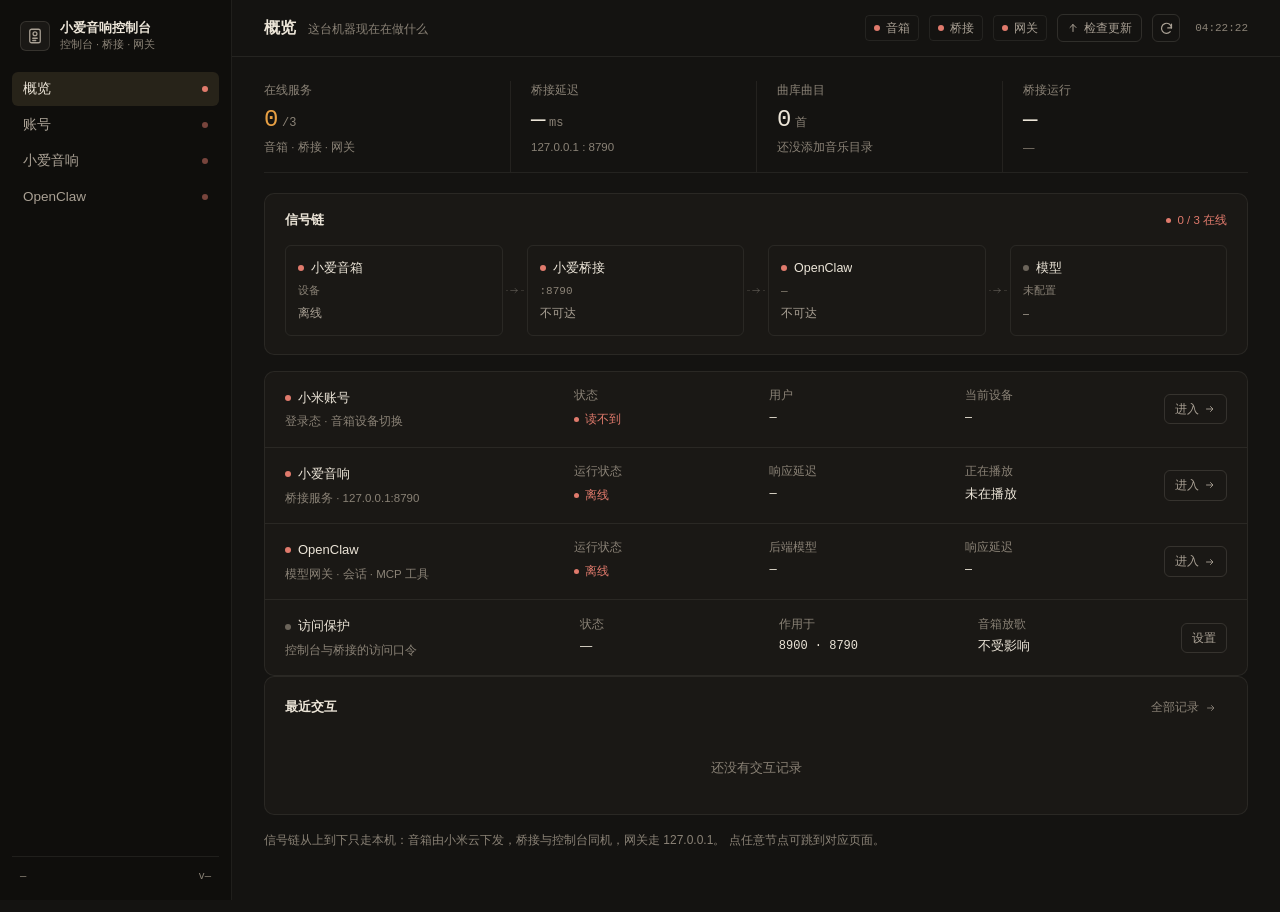
==== commit 740632be: "1.5.5：播报音量可调、原生 TTS 通道、访问保护、容器挂载收敛、升级脚本去 shell 注入 - 播报音量可调：云端通道播报前临时抬档位、说完还原，控制台新增滑杆 - 短句不再被念两遍：音频尾部" ====
--- a/app/ui/index.html
+++ b/app/ui/index.html
@@ -5,7 +5,7 @@
 <meta name="viewport" content="width=device-width, initial-scale=1, viewport-fit=cover">
 <meta name="color-scheme" content="dark">
 <title>小爱音响控制台</title>
-<link rel="stylesheet" href="style.css?v=20261106-21">
+<link rel="stylesheet" href="style.css?v=20261108-02">
 <link rel="icon" href="images/icon_64.png">
 </head>
 <body>
@@ -95,6 +95,30 @@
   </div>
 </div>
 
-<script src="app.js?v=20261106-21"></script>
+<div class="mask" id="auth-mask" hidden>
+  <div class="dlg" role="dialog" aria-modal="true" aria-labelledby="auth-title">
+    <div class="dlg-head">
+      <b id="auth-title">访问保护</b>
+      <button class="icon-btn" id="auth-close" type="button" aria-label="关闭">
+        <svg viewBox="0 0 24 24" width="14" height="14" fill="none" stroke="currentColor" stroke-width="2" stroke-linecap="round"><path d="M6 6l12 12M18 6L6 18"/></svg>
+      </button>
+    </div>
+    <div class="dlg-body">
+      <p class="hint" id="auth-tip">控制台和桥接都直接监听局域网端口，同网段任何人都能打开。设一个口令，打开页面时就要先输入它。</p>
+      <div class="field">
+        <span>访问口令</span>
+        <input class="input" id="auth-pw" type="password" autocomplete="new-password" placeholder="至少 4 位，留空表示不修改">
+      </div>
+      <p class="hint">音箱取音频的地址不校验口令，所以放歌不受影响；口令只挡页面和接口。</p>
+    </div>
+    <div class="dlg-foot">
+      <span class="dlg-status" id="auth-status"></span>
+      <button class="btn quiet small" id="auth-clear" type="button">关闭保护</button>
+      <button class="btn primary small" id="auth-save" type="button">保存</button>
+    </div>
+  </div>
+</div>
+
+<script src="app.js?v=20261108-02"></script>
 </body>
 </html>
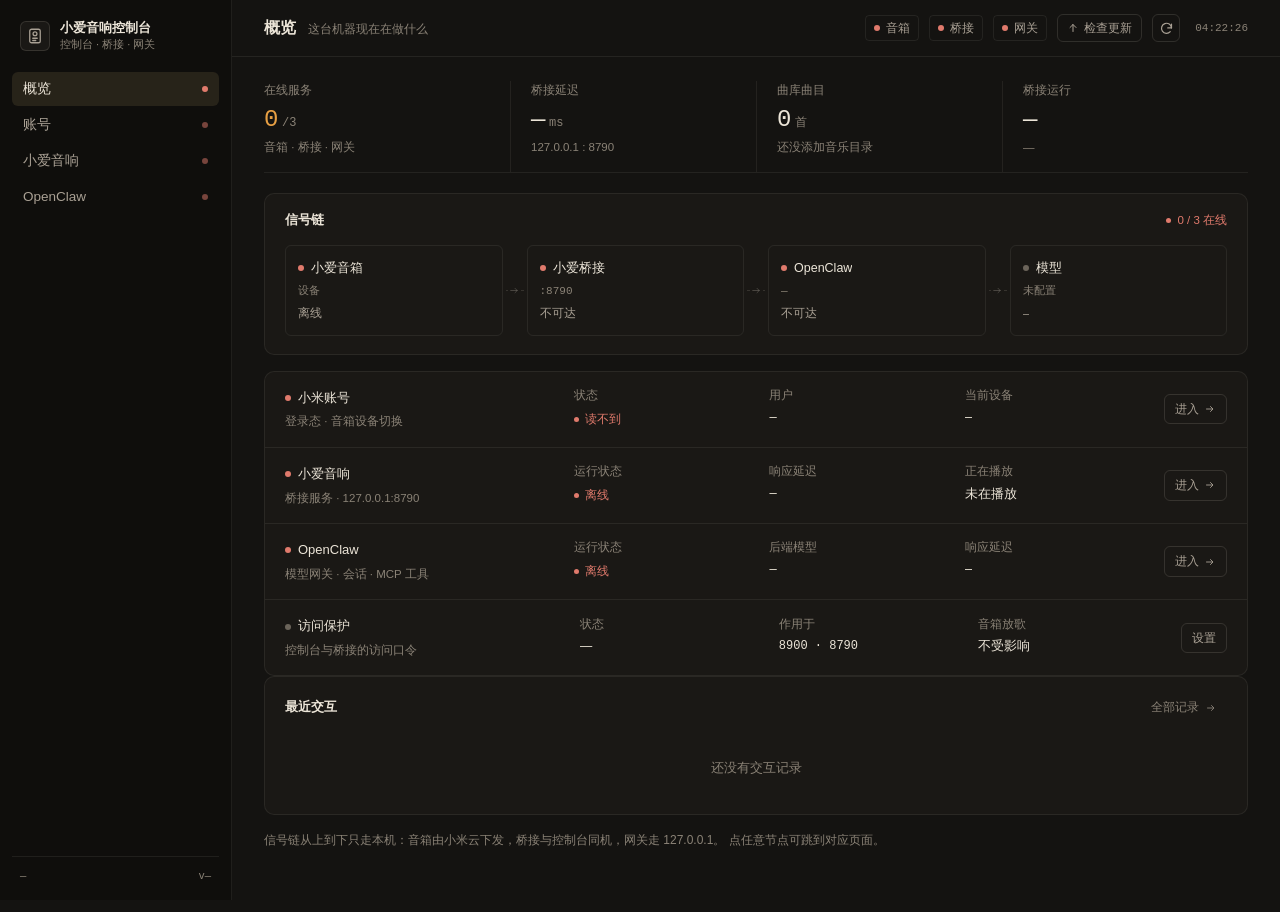
==== commit 13e6d6be: "1.5.6：更新支持直接从远端发布下载安装 - 检查更新发现远端有新版本、本机无包时，按钮变「下载并更新」 - NAS 自行下载 Release 附件，显示百分比；下载完校验 appname 与版本号" ====
--- a/app/ui/index.html
+++ b/app/ui/index.html
@@ -5,7 +5,7 @@
 <meta name="viewport" content="width=device-width, initial-scale=1, viewport-fit=cover">
 <meta name="color-scheme" content="dark">
 <title>小爱音响控制台</title>
-<link rel="stylesheet" href="style.css?v=20261108-02">
+<link rel="stylesheet" href="style.css?v=20261108-03">
 <link rel="icon" href="images/icon_64.png">
 </head>
 <body>
@@ -119,6 +119,6 @@
   </div>
 </div>
 
-<script src="app.js?v=20261108-02"></script>
+<script src="app.js?v=20261108-03"></script>
 </body>
 </html>
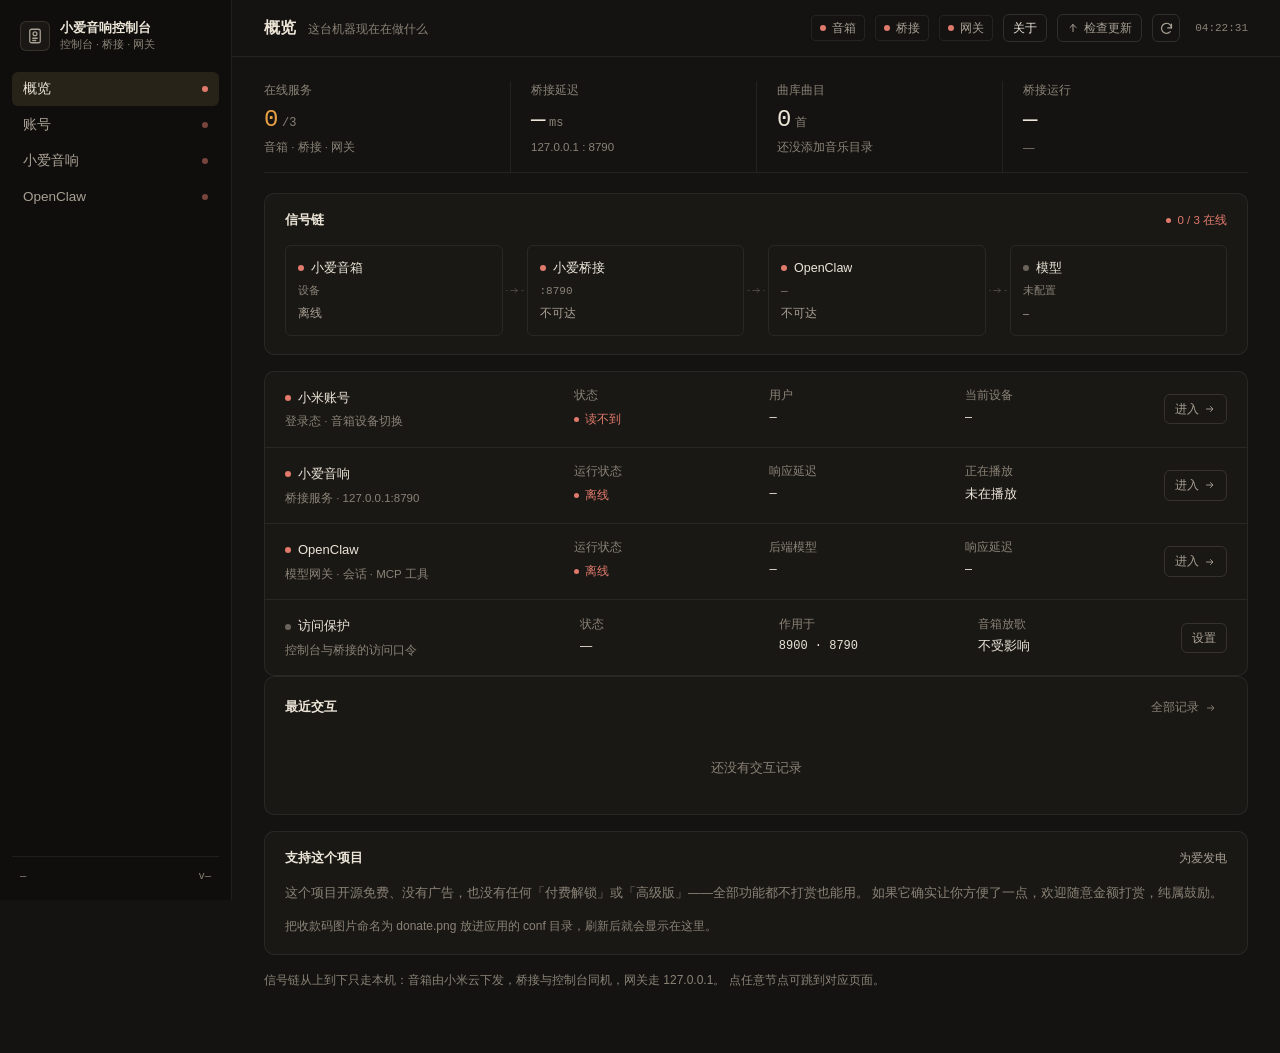
==== commit e336f9bc: "1.5.8：按曲库画像选歌，不再拿形容词撞歌名 - 每首歌生成画像：情绪/节奏/人声/场景/能量（受控枚举），1900 首约 3 分钟，存 conf/track_tags.json，增量补标 - 「安" ====
--- a/app/ui/index.html
+++ b/app/ui/index.html
@@ -61,6 +61,7 @@
         <span class="chip" title="小爱音箱"><i class="led" id="led-speaker"></i>音箱</span>
         <span class="chip" title="小爱桥接 8790"><i class="led" id="led-bridge"></i>桥接</span>
         <span class="chip" title="OpenClaw 网关"><i class="led" id="led-gw"></i>网关</span>
+        <button class="btn small" id="btn-about" type="button" title="关于这个项目">关于</button>
         <button class="btn small upd" id="btn-update" type="button" title="检查更新">
           <svg viewBox="0 0 24 24" width="12" height="12" fill="none" stroke="currentColor" stroke-width="2" stroke-linecap="round" stroke-linejoin="round"><path d="M12 19V5"/><path d="M6 11l6-6 6 6"/></svg>
           <span id="upd-label">检查更新</span>
--- a/app/ui/style.css
+++ b/app/ui/style.css
@@ -783,6 +783,9 @@
 
 .vol { display: flex; align-items: center; gap: 12px; }
 .vol .hint { margin: 0; flex: none; }
+/* 原生 TTS 下音色和播报音量都不生效，置灰表示"当前不起作用" */
+.vol select:disabled,
+.vol input[type=range]:disabled { opacity: .4; cursor: not-allowed; }
 .vol-num {
   font: 11px/1 var(--mono);
   color: var(--text-2);
@@ -1079,3 +1082,11 @@
 }
 .dlg-status { flex: 1; min-width: 0; font-size: 11.5px; color: var(--text-3); }
 .dlg-status.bad { color: var(--bad); }
+
+/* 顶栏「关于」跳转后，目标卡片短暂高亮一下 */
+.panel.flash { animation: panel-flash 1.8s ease-out; }
+@keyframes panel-flash {
+  0%   { box-shadow: 0 0 0 0 rgba(59, 130, 246, 0); }
+  18%  { box-shadow: 0 0 0 3px rgba(59, 130, 246, 0.45); }
+  100% { box-shadow: 0 0 0 0 rgba(59, 130, 246, 0); }
+}
